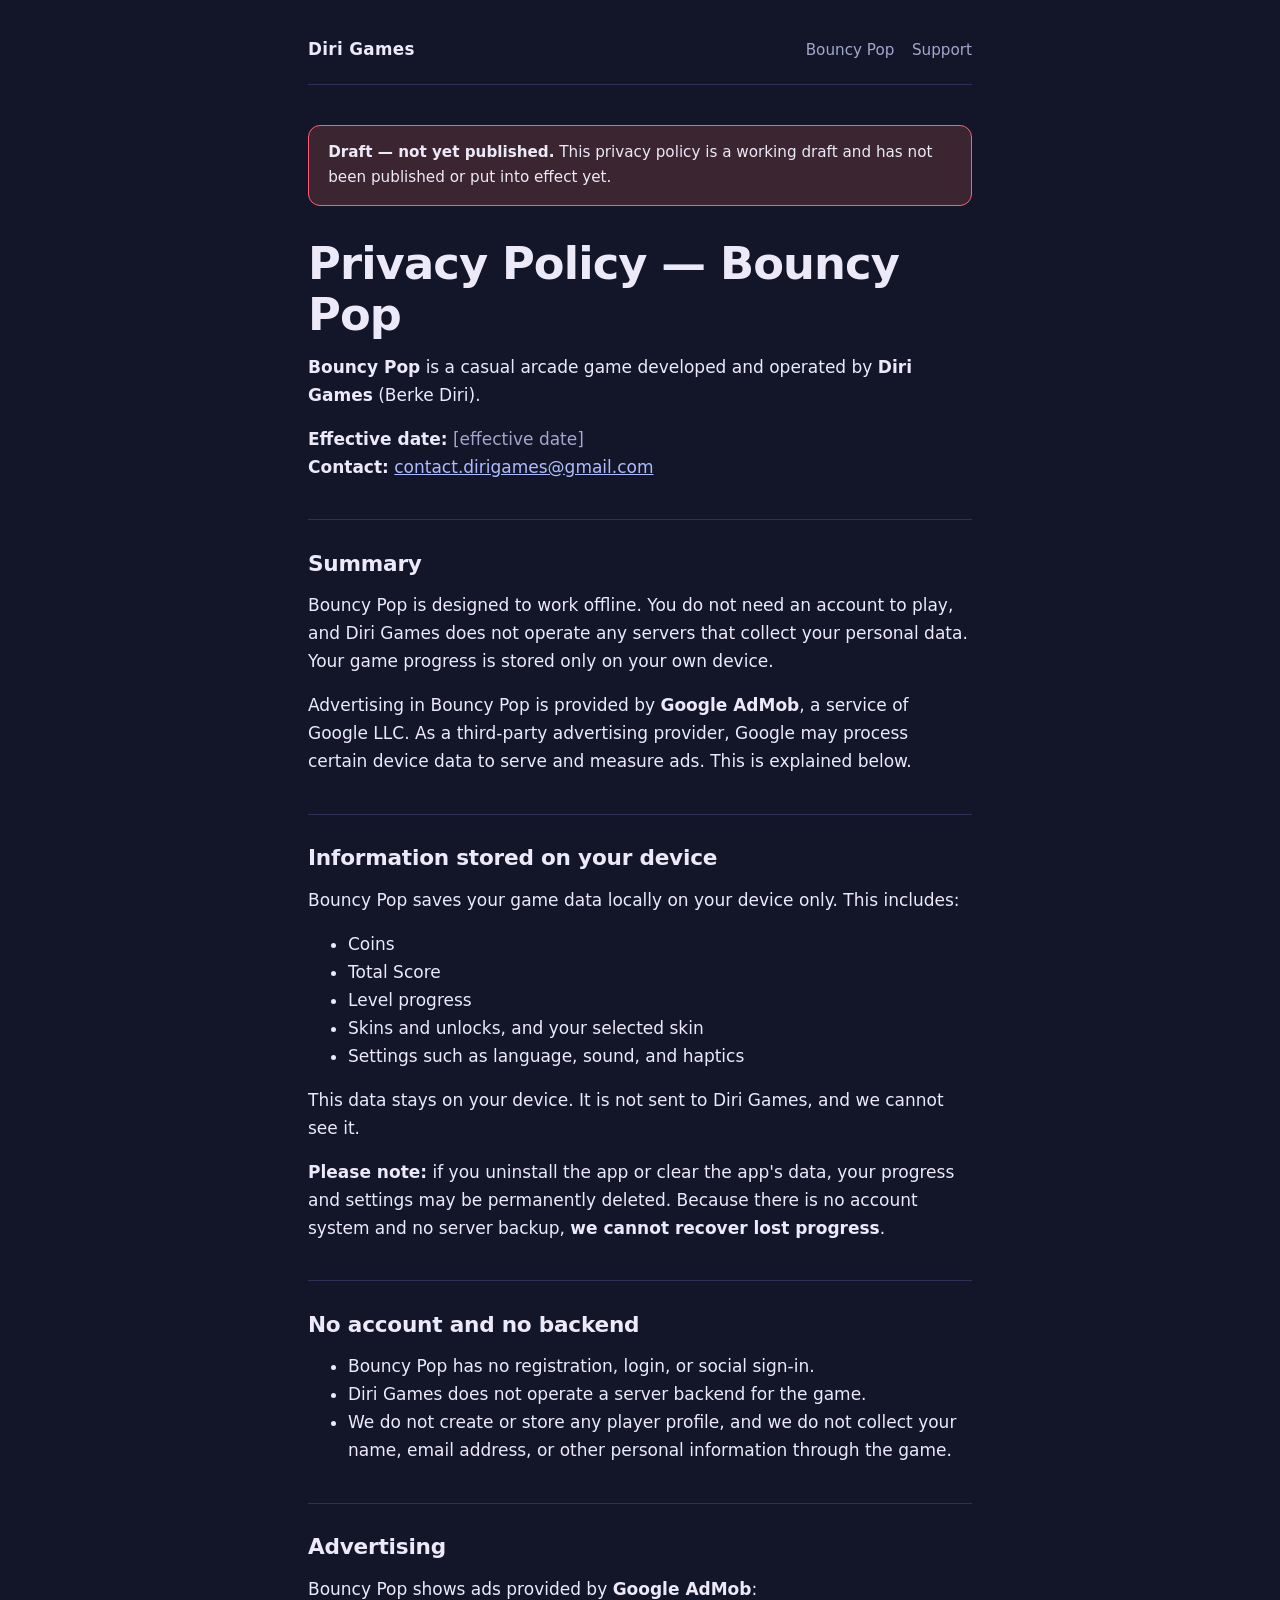
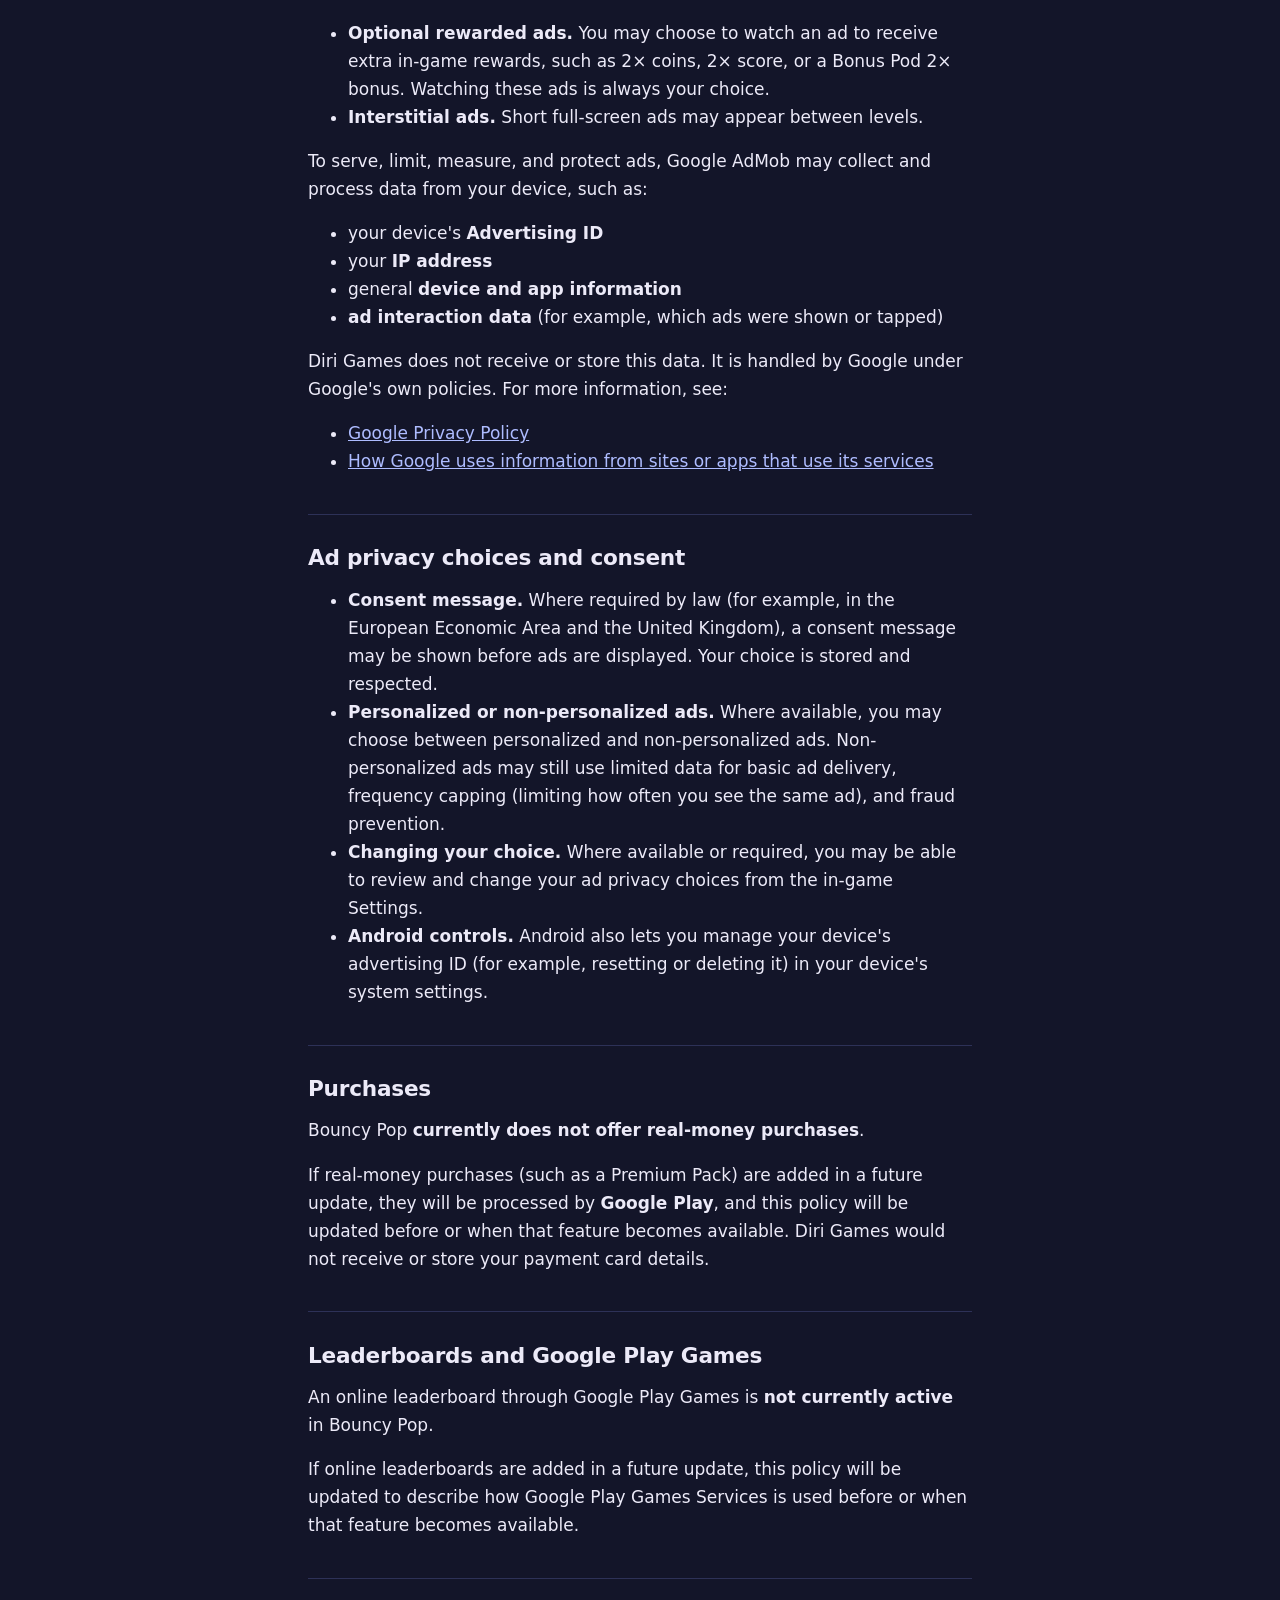
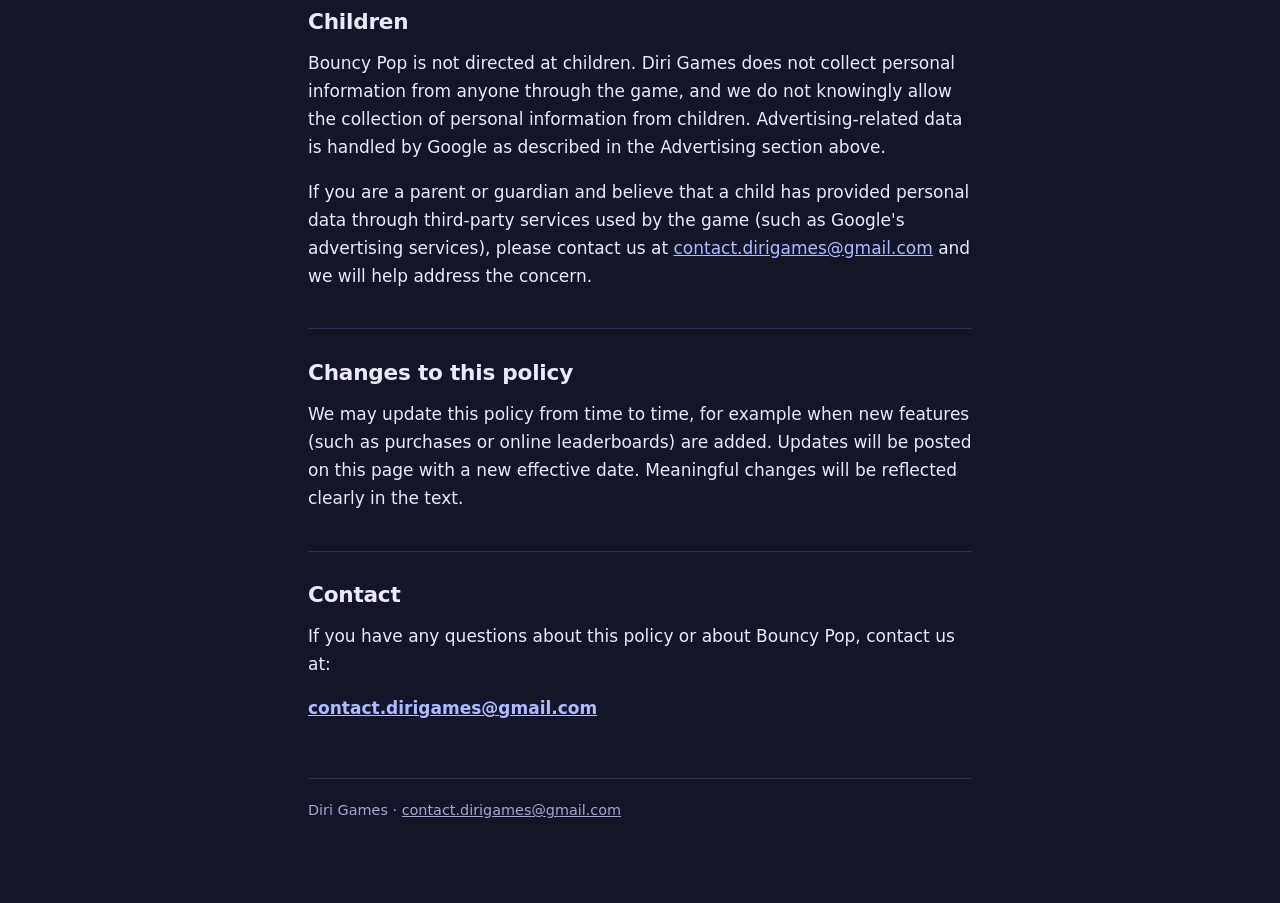
==== bouncy-pop/privacy/index.html @ 0db813a3 "Initial Diri Games website Co-Authored-By: Claude Fable 5 <noreply@anthropic.com>" ====
<!DOCTYPE html>
<html lang="en">
<head>
  <meta charset="utf-8">
  <meta name="viewport" content="width=device-width, initial-scale=1">
  <title>Privacy Policy — Bouncy Pop</title>
  <meta name="description" content="Privacy Policy for Bouncy Pop, a casual arcade game by Diri Games.">
  <link rel="stylesheet" href="../../assets/styles.css">
</head>
<body>
  <div class="wrap">
    <header class="site-header">
      <a class="brand" href="../../">Diri Games</a>
      <nav>
        <a href="../">Bouncy Pop</a>
        <a href="../../support/">Support</a>
      </nav>
    </header>

    <main class="policy">
      <div class="draft-banner">
        <strong>Draft — not yet published.</strong> This privacy policy is a working
        draft and has not been published or put into effect yet.
      </div>

      <h1>Privacy Policy — Bouncy Pop</h1>

      <p><strong>Bouncy Pop</strong> is a casual arcade game developed and operated by
         <strong>Diri Games</strong> (Berke Diri).</p>

      <p class="meta">
        <strong>Effective date:</strong> [effective date]<br>
        <strong>Contact:</strong> <a href="mailto:contact.dirigames@gmail.com">contact.dirigames@gmail.com</a>
      </p>

      <h2>Summary</h2>

      <p>Bouncy Pop is designed to work offline. You do not need an account to play, and
         Diri Games does not operate any servers that collect your personal data. Your
         game progress is stored only on your own device.</p>

      <p>Advertising in Bouncy Pop is provided by <strong>Google AdMob</strong>, a service
         of Google LLC. As a third-party advertising provider, Google may process certain
         device data to serve and measure ads. This is explained below.</p>

      <h2>Information stored on your device</h2>

      <p>Bouncy Pop saves your game data locally on your device only. This includes:</p>

      <ul>
        <li>Coins</li>
        <li>Total Score</li>
        <li>Level progress</li>
        <li>Skins and unlocks, and your selected skin</li>
        <li>Settings such as language, sound, and haptics</li>
      </ul>

      <p>This data stays on your device. It is not sent to Diri Games, and we cannot
         see it.</p>

      <p><strong>Please note:</strong> if you uninstall the app or clear the app's data,
         your progress and settings may be permanently deleted. Because there is no
         account system and no server backup, <strong>we cannot recover lost
         progress</strong>.</p>

      <h2>No account and no backend</h2>

      <ul>
        <li>Bouncy Pop has no registration, login, or social sign-in.</li>
        <li>Diri Games does not operate a server backend for the game.</li>
        <li>We do not create or store any player profile, and we do not collect your
            name, email address, or other personal information through the game.</li>
      </ul>

      <h2>Advertising</h2>

      <p>Bouncy Pop shows ads provided by <strong>Google AdMob</strong>:</p>

      <ul>
        <li><strong>Optional rewarded ads.</strong> You may choose to watch an ad to
            receive extra in-game rewards, such as 2× coins, 2× score, or a Bonus Pod 2×
            bonus. Watching these ads is always your choice.</li>
        <li><strong>Interstitial ads.</strong> Short full-screen ads may appear between
            levels.</li>
      </ul>

      <p>To serve, limit, measure, and protect ads, Google AdMob may collect and process
         data from your device, such as:</p>

      <ul>
        <li>your device's <strong>Advertising ID</strong></li>
        <li>your <strong>IP address</strong></li>
        <li>general <strong>device and app information</strong></li>
        <li><strong>ad interaction data</strong> (for example, which ads were shown or
            tapped)</li>
      </ul>

      <p>Diri Games does not receive or store this data. It is handled by Google under
         Google's own policies. For more information, see:</p>

      <ul>
        <li><a href="https://policies.google.com/privacy" rel="noopener">Google Privacy Policy</a></li>
        <li><a href="https://policies.google.com/technologies/partner-sites" rel="noopener">How
            Google uses information from sites or apps that use its services</a></li>
      </ul>

      <h2>Ad privacy choices and consent</h2>

      <ul>
        <li><strong>Consent message.</strong> Where required by law (for example, in the
            European Economic Area and the United Kingdom), a consent message may be
            shown before ads are displayed. Your choice is stored and respected.</li>
        <li><strong>Personalized or non-personalized ads.</strong> Where available, you
            may choose between personalized and non-personalized ads. Non-personalized
            ads may still use limited data for basic ad delivery, frequency capping
            (limiting how often you see the same ad), and fraud prevention.</li>
        <li><strong>Changing your choice.</strong> Where available or required, you may
            be able to review and change your ad privacy choices from the in-game
            Settings.</li>
        <li><strong>Android controls.</strong> Android also lets you manage your device's
            advertising ID (for example, resetting or deleting it) in your device's
            system settings.</li>
      </ul>

      <h2>Purchases</h2>

      <p>Bouncy Pop <strong>currently does not offer real-money purchases</strong>.</p>

      <p>If real-money purchases (such as a Premium Pack) are added in a future update,
         they will be processed by <strong>Google Play</strong>, and this policy will be
         updated before or when that feature becomes available. Diri Games would not
         receive or store your payment card details.</p>

      <h2>Leaderboards and Google Play Games</h2>

      <p>An online leaderboard through Google Play Games is <strong>not currently
         active</strong> in Bouncy Pop.</p>

      <p>If online leaderboards are added in a future update, this policy will be updated
         to describe how Google Play Games Services is used before or when that feature
         becomes available.</p>

      <h2>Children</h2>

      <p>Bouncy Pop is not directed at children. Diri Games does not collect personal
         information from anyone through the game, and we do not knowingly allow the
         collection of personal information from children. Advertising-related data is
         handled by Google as described in the Advertising section above.</p>

      <p>If you are a parent or guardian and believe that a child has provided personal
         data through third-party services used by the game (such as Google's advertising
         services), please contact us at
         <a href="mailto:contact.dirigames@gmail.com">contact.dirigames@gmail.com</a>
         and we will help address the concern.</p>

      <h2>Changes to this policy</h2>

      <p>We may update this policy from time to time, for example when new features (such
         as purchases or online leaderboards) are added. Updates will be posted on this
         page with a new effective date. Meaningful changes will be reflected clearly in
         the text.</p>

      <h2>Contact</h2>

      <p>If you have any questions about this policy or about Bouncy Pop, contact us at:</p>

      <p><strong><a href="mailto:contact.dirigames@gmail.com">contact.dirigames@gmail.com</a></strong></p>
    </main>

    <footer class="site-footer">
      <p>Diri Games · <a href="mailto:contact.dirigames@gmail.com">contact.dirigames@gmail.com</a></p>
    </footer>
  </div>
</body>
</html>
---- assets/styles.css ----
/* Diri Games — shared stylesheet
   Static site, no external assets, no fonts, no tracking. */

:root {
  --bg: #131529;        /* deep indigo night */
  --surface: #1c1f3a;   /* card background */
  --line: #2d3157;      /* borders / dividers */
  --ink: #eceaf8;       /* main text */
  --muted: #a2a7cd;     /* secondary text */
  --pop: #ff5d73;       /* coral — primary accent */
  --gold: #ffc94d;      /* second pop dot */
  --teal: #4fd8c0;      /* third pop dot */
  --link: #aebcff;      /* link color */
}

* { box-sizing: border-box; }

html { -webkit-text-size-adjust: 100%; }

body {
  margin: 0;
  background: var(--bg);
  color: var(--ink);
  font-family: system-ui, "Segoe UI", Roboto, Helvetica, Arial, sans-serif;
  line-height: 1.65;
  font-size: 1.0625rem;
}

.wrap {
  max-width: 44rem;
  margin: 0 auto;
  padding: 1.25rem 1.25rem 4rem;
}

/* Header / nav */

.site-header {
  display: flex;
  flex-wrap: wrap;
  align-items: baseline;
  gap: 0.4rem 1.4rem;
  padding: 1rem 0 1.25rem;
  border-bottom: 1px solid var(--line);
  margin-bottom: 2.5rem;
}

.brand {
  font-weight: 800;
  font-size: 1.05rem;
  letter-spacing: 0.02em;
  color: var(--ink);
  text-decoration: none;
  margin-right: auto;
}

.site-header nav {
  display: flex;
  gap: 1.1rem;
}

.site-header nav a {
  color: var(--muted);
  text-decoration: none;
  font-size: 0.95rem;
}

.site-header nav a:hover,
.site-header nav a:focus-visible { color: var(--ink); }

/* Signature: three bouncing pop dots */

.pops {
  display: flex;
  align-items: flex-end;
  gap: 0.5rem;
  height: 1.6rem;
  margin-bottom: 1rem;
}

.pops span {
  display: inline-block;
  border-radius: 50%;
  animation: pop-bounce 1.8s ease-in-out infinite;
}

.pops span:nth-child(1) { width: 0.95rem; height: 0.95rem; background: var(--pop); }
.pops span:nth-child(2) { width: 0.75rem; height: 0.75rem; background: var(--gold); animation-delay: 0.18s; }
.pops span:nth-child(3) { width: 0.55rem; height: 0.55rem; background: var(--teal); animation-delay: 0.36s; }

@keyframes pop-bounce {
  0%, 100% { transform: translateY(0); }
  35%      { transform: translateY(-0.55rem); }
}

@media (prefers-reduced-motion: reduce) {
  .pops span { animation: none; }
}

/* Type */

h1 {
  font-size: clamp(2rem, 6vw, 2.8rem);
  font-weight: 800;
  letter-spacing: -0.02em;
  line-height: 1.15;
  margin: 0 0 0.75rem;
}

h2 {
  font-size: 1.35rem;
  font-weight: 700;
  letter-spacing: -0.01em;
  margin: 2.4rem 0 0.6rem;
}

h3 {
  font-size: 1.05rem;
  font-weight: 700;
  margin: 1.6rem 0 0.3rem;
}

p, ul { margin: 0 0 1rem; }

.lead {
  font-size: 1.15rem;
  color: var(--muted);
  max-width: 36rem;
}

a { color: var(--link); }

a:focus-visible {
  outline: 2px solid var(--gold);
  outline-offset: 2px;
  border-radius: 2px;
}

strong { color: var(--ink); }

/* Cards and blocks */

.card {
  display: block;
  background: var(--surface);
  border: 1px solid var(--line);
  border-radius: 12px;
  padding: 1.25rem 1.4rem;
  margin: 1.5rem 0;
  text-decoration: none;
  color: var(--ink);
}

a.card:hover, a.card:focus-visible { border-color: var(--pop); }

.card h2 { margin: 0 0 0.3rem; }

.card p { margin: 0; color: var(--muted); }

.badge {
  display: inline-block;
  font-size: 0.8rem;
  font-weight: 700;
  letter-spacing: 0.06em;
  text-transform: uppercase;
  color: var(--gold);
  border: 1px solid var(--gold);
  border-radius: 999px;
  padding: 0.15rem 0.7rem;
  margin-bottom: 1rem;
}

.shot-placeholder {
  background: var(--surface);
  border: 1px dashed var(--line);
  border-radius: 12px;
  padding: 2.5rem 1rem;
  text-align: center;
  color: var(--muted);
  font-size: 0.95rem;
  margin: 1.5rem 0;
}

/* Draft banner (privacy page) */

.draft-banner {
  background: #3a2530;
  border: 1px solid var(--pop);
  border-radius: 12px;
  padding: 0.9rem 1.2rem;
  margin-bottom: 2rem;
  color: var(--ink);
  font-size: 0.95rem;
}

/* Policy article */

.policy h2 { border-top: 1px solid var(--line); padding-top: 1.6rem; }

.policy .meta { color: var(--muted); }

/* FAQ */

.faq h3 { color: var(--ink); }

.faq p { color: var(--muted); margin-bottom: 1.2rem; }

/* Footer */

.site-footer {
  margin-top: 3.5rem;
  padding-top: 1.25rem;
  border-top: 1px solid var(--line);
  color: var(--muted);
  font-size: 0.9rem;
}

.site-footer a { color: var(--muted); }
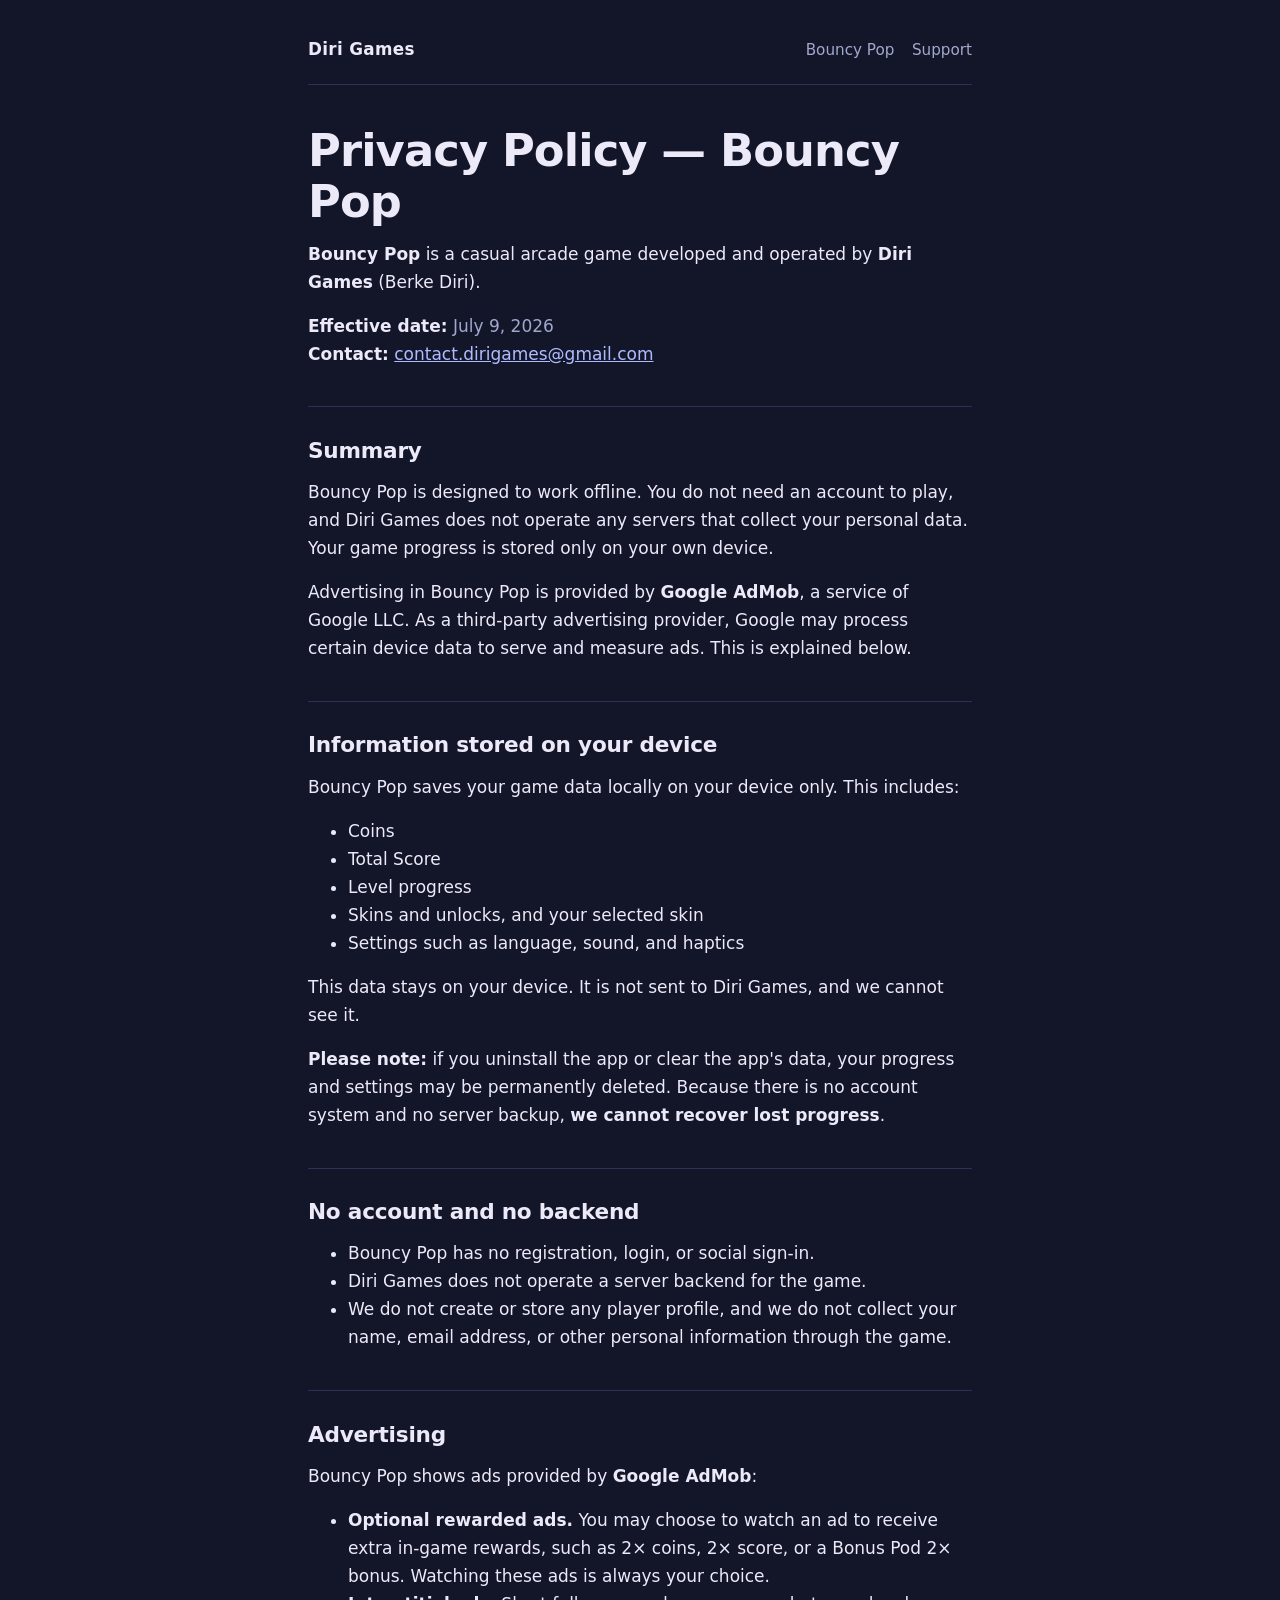
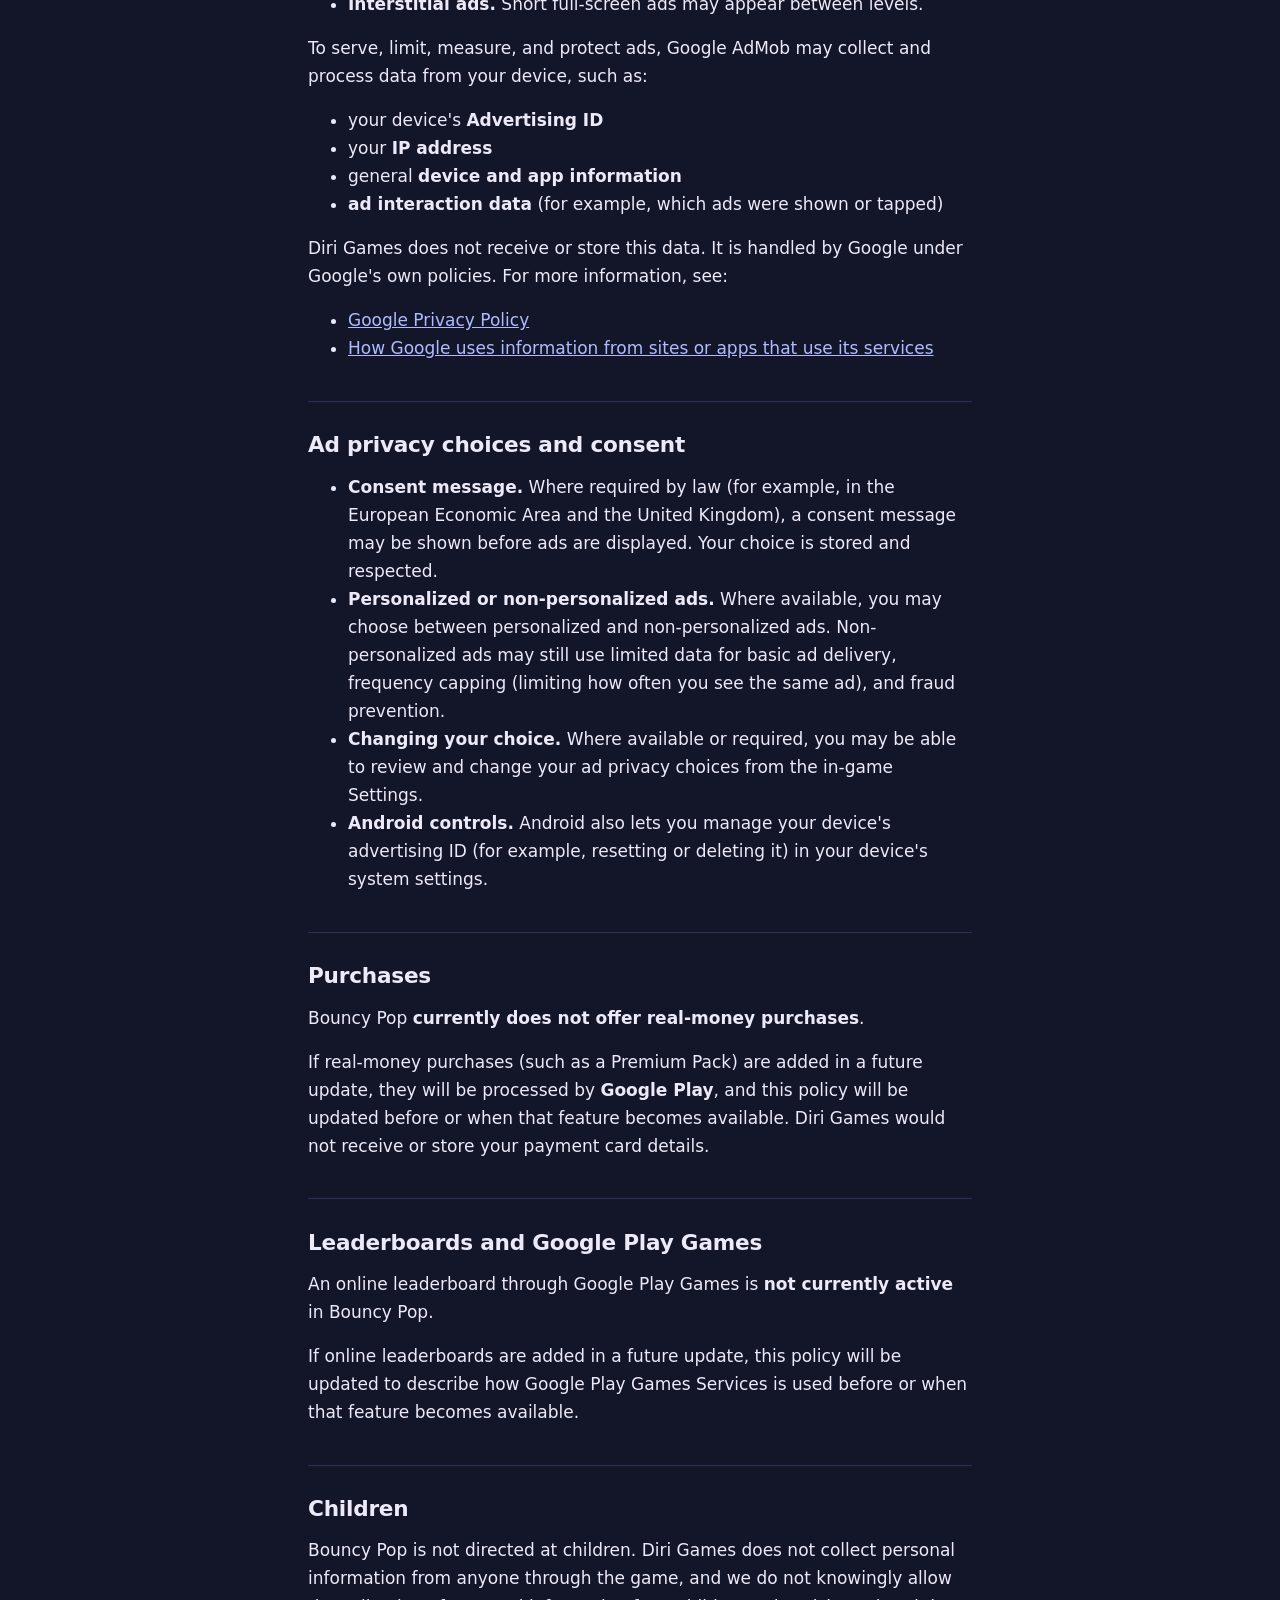
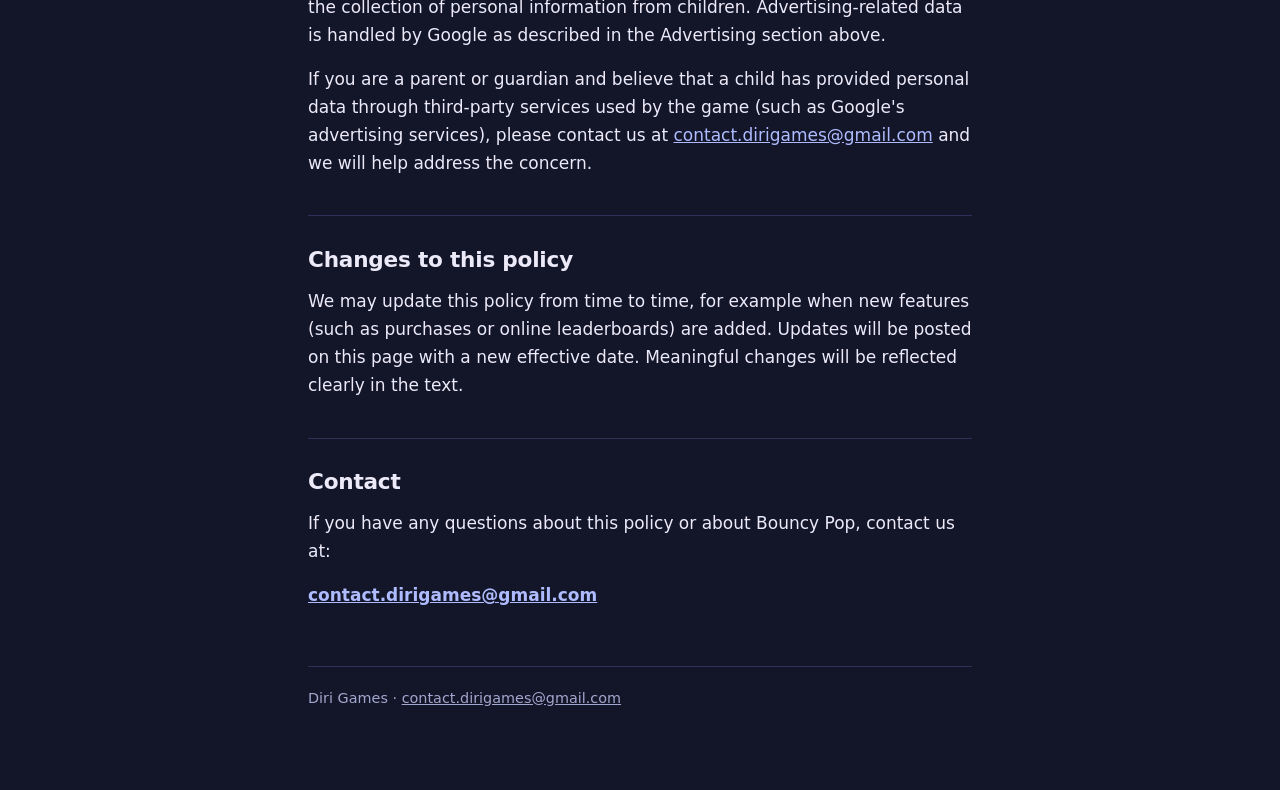
==== commit 6b388e8f: "Finalize published privacy policy Co-Authored-By: Claude Fable 5 <noreply@anthropic.com>" ====
--- a/bouncy-pop/privacy/index.html
+++ b/bouncy-pop/privacy/index.html
@@ -18,18 +18,13 @@
     </header>
 
     <main class="policy">
-      <div class="draft-banner">
-        <strong>Draft — not yet published.</strong> This privacy policy is a working
-        draft and has not been published or put into effect yet.
-      </div>
-
       <h1>Privacy Policy — Bouncy Pop</h1>
 
       <p><strong>Bouncy Pop</strong> is a casual arcade game developed and operated by
          <strong>Diri Games</strong> (Berke Diri).</p>
 
       <p class="meta">
-        <strong>Effective date:</strong> [effective date]<br>
+        <strong>Effective date:</strong> July 9, 2026<br>
         <strong>Contact:</strong> <a href="mailto:contact.dirigames@gmail.com">contact.dirigames@gmail.com</a>
       </p>
 
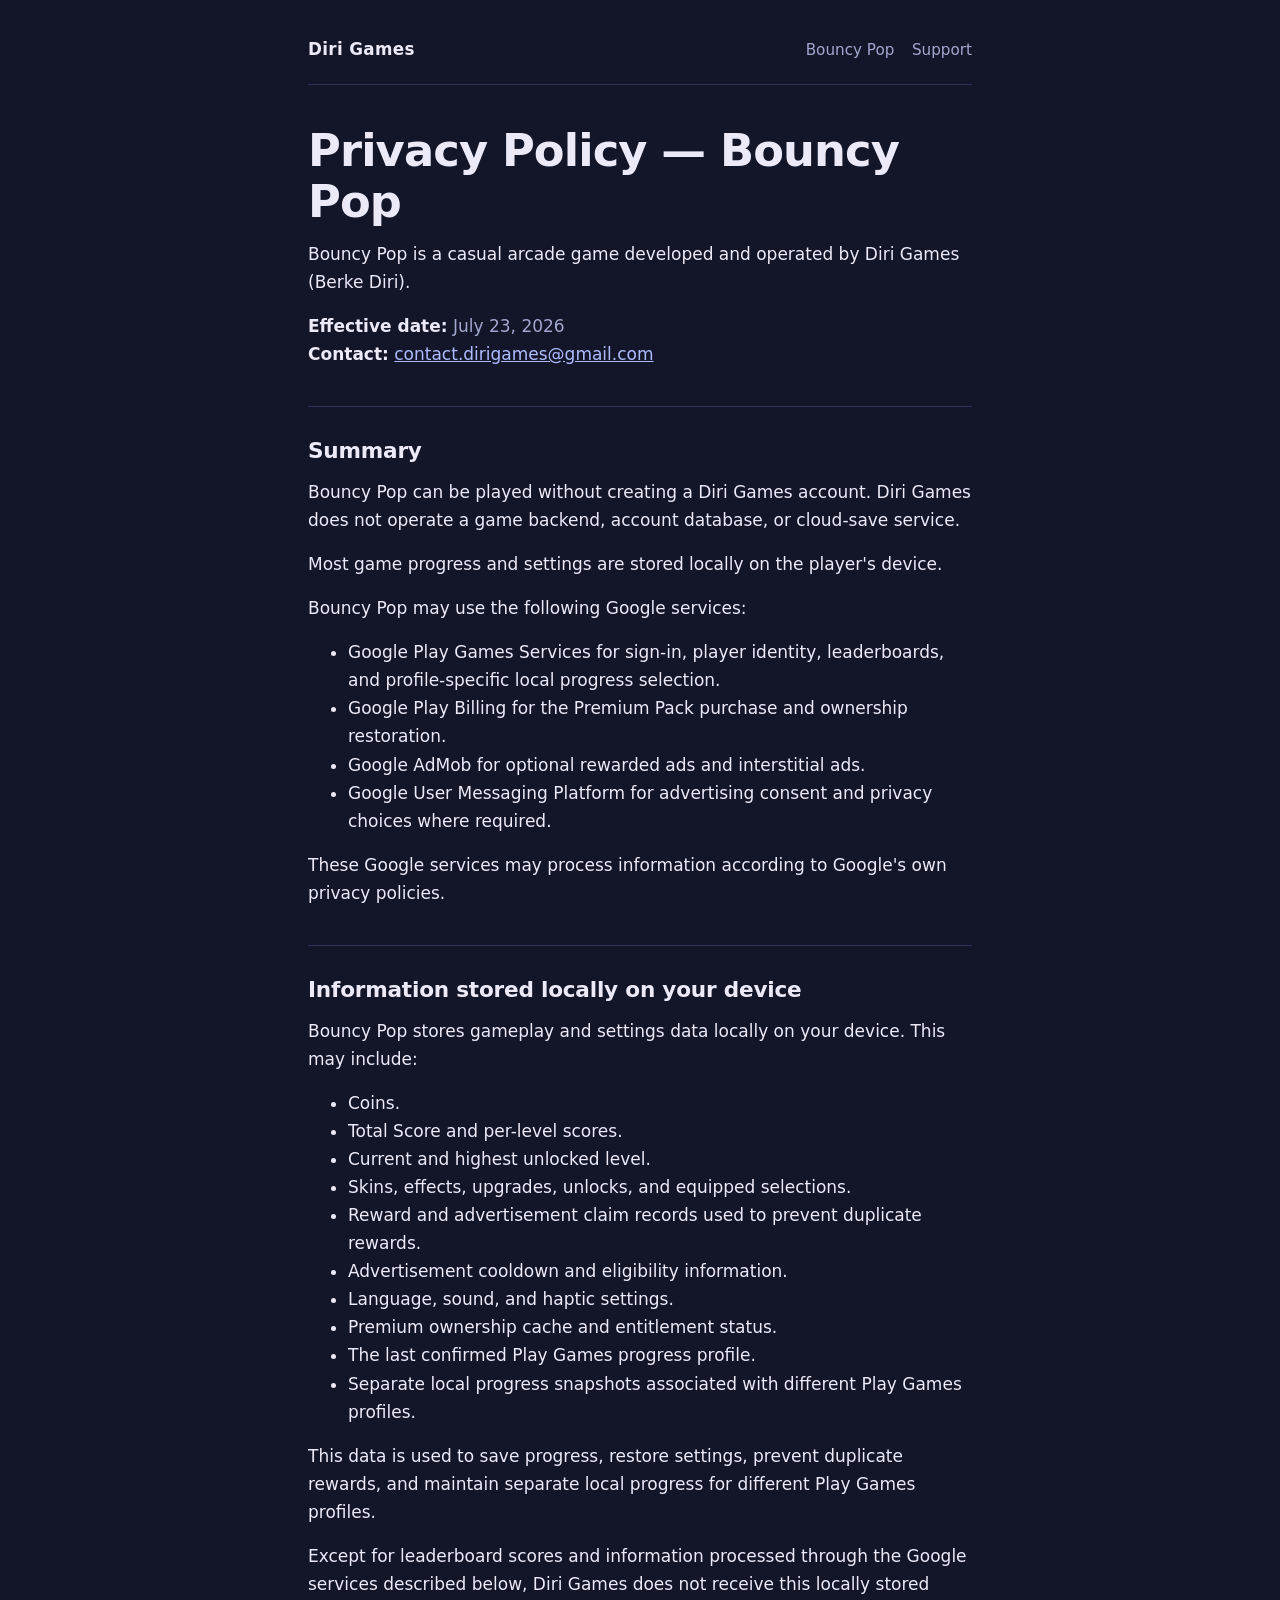
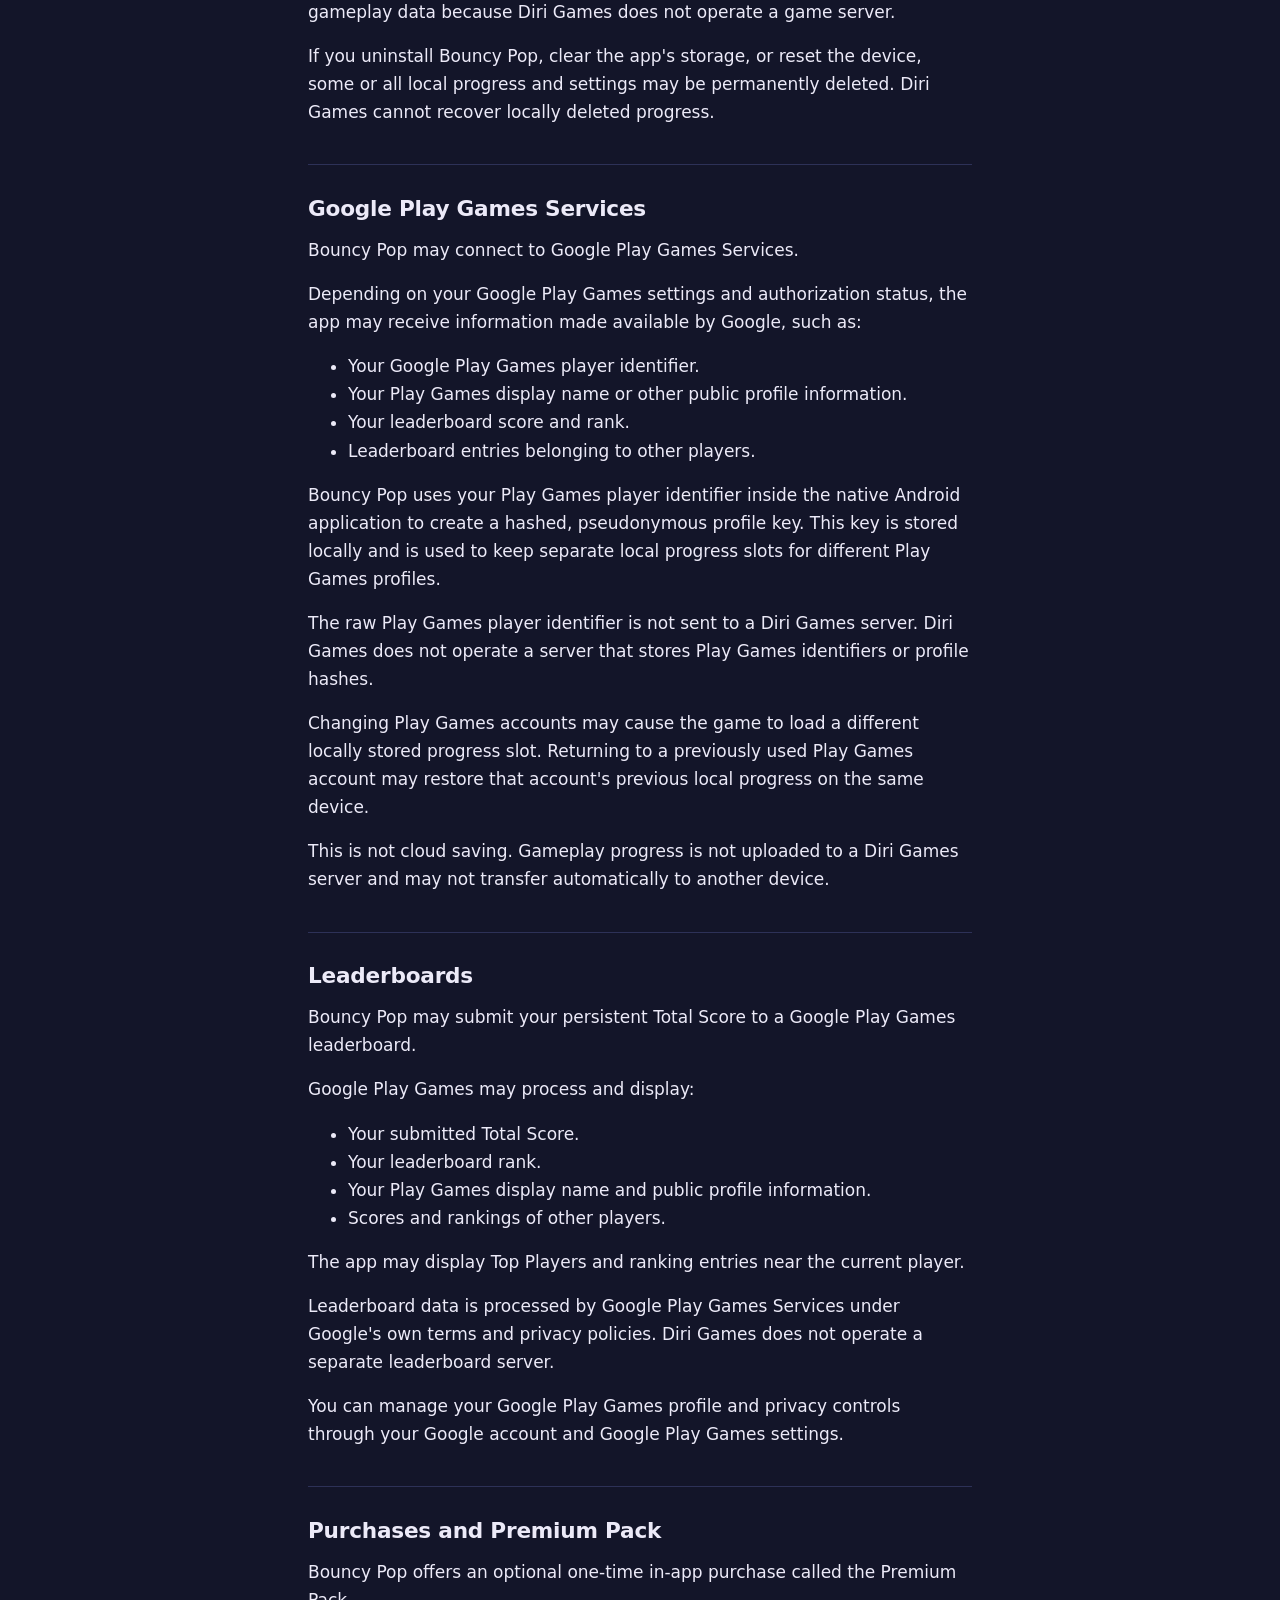
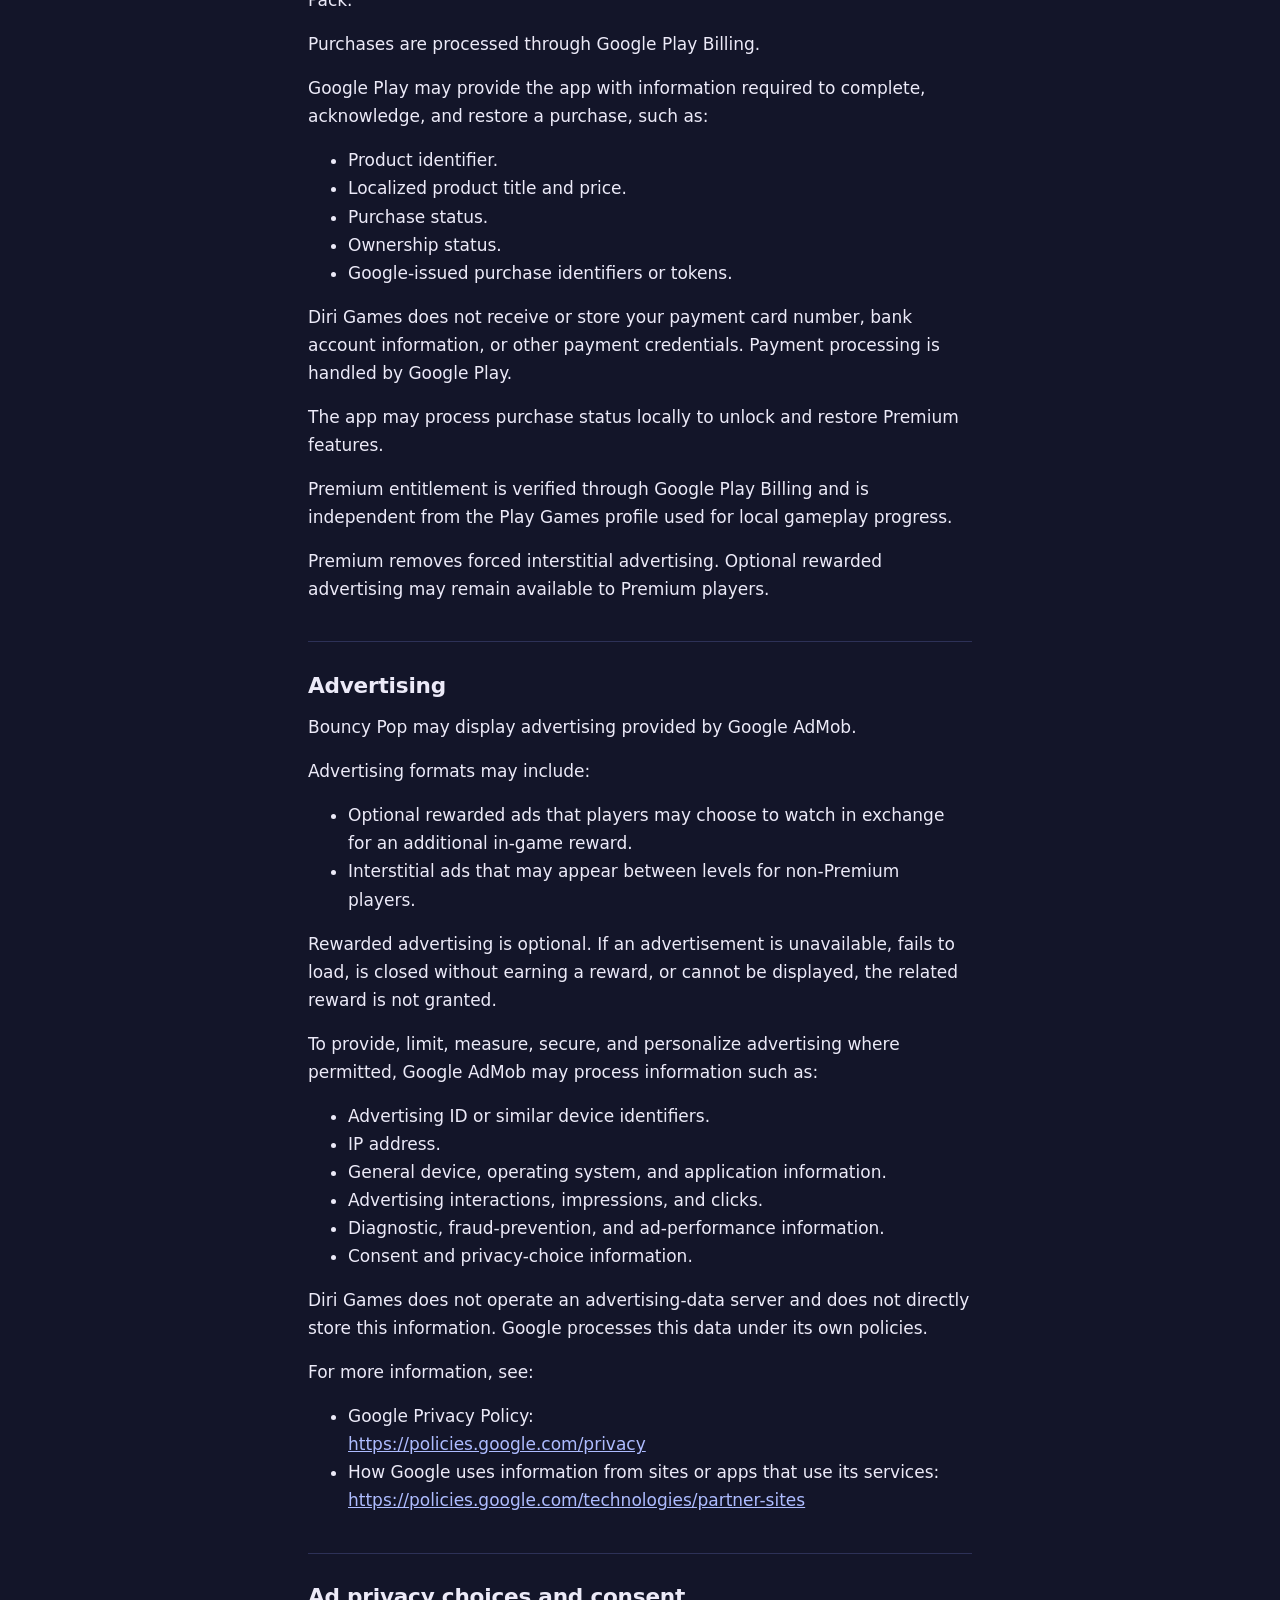
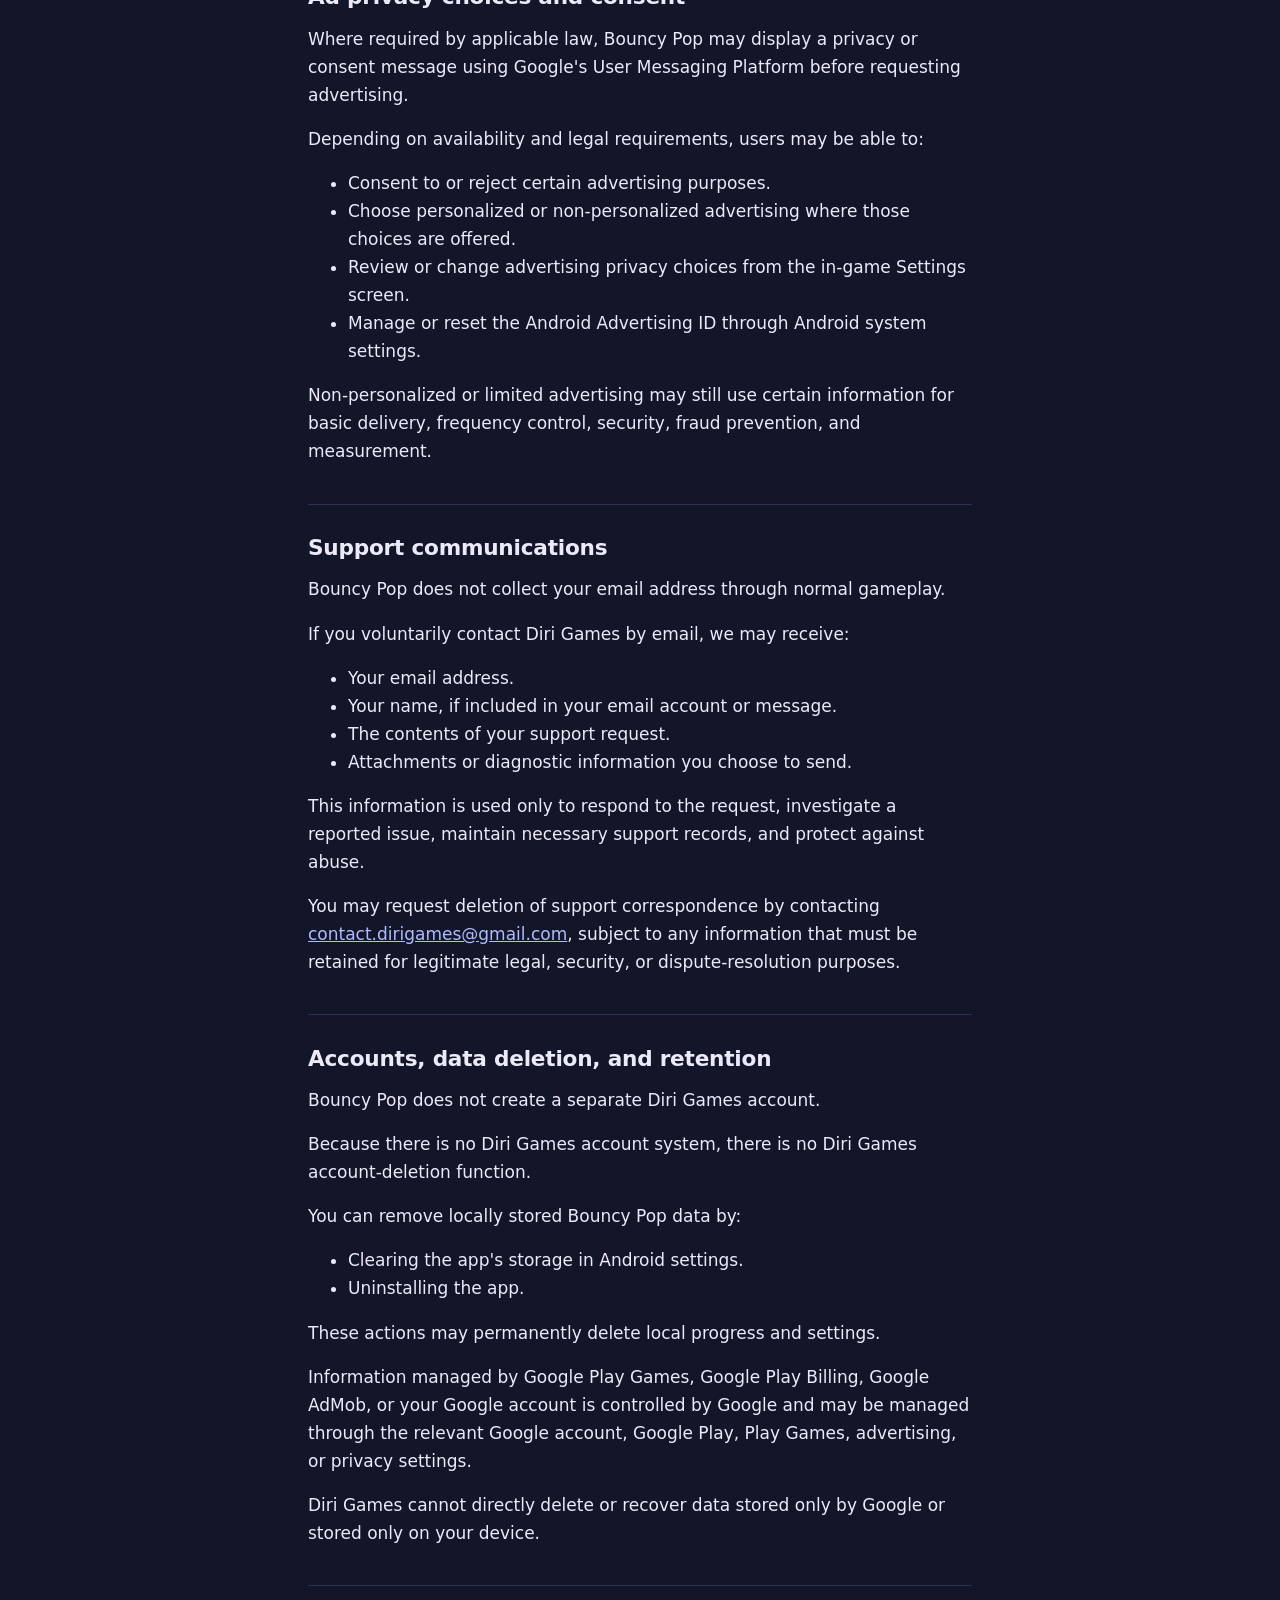
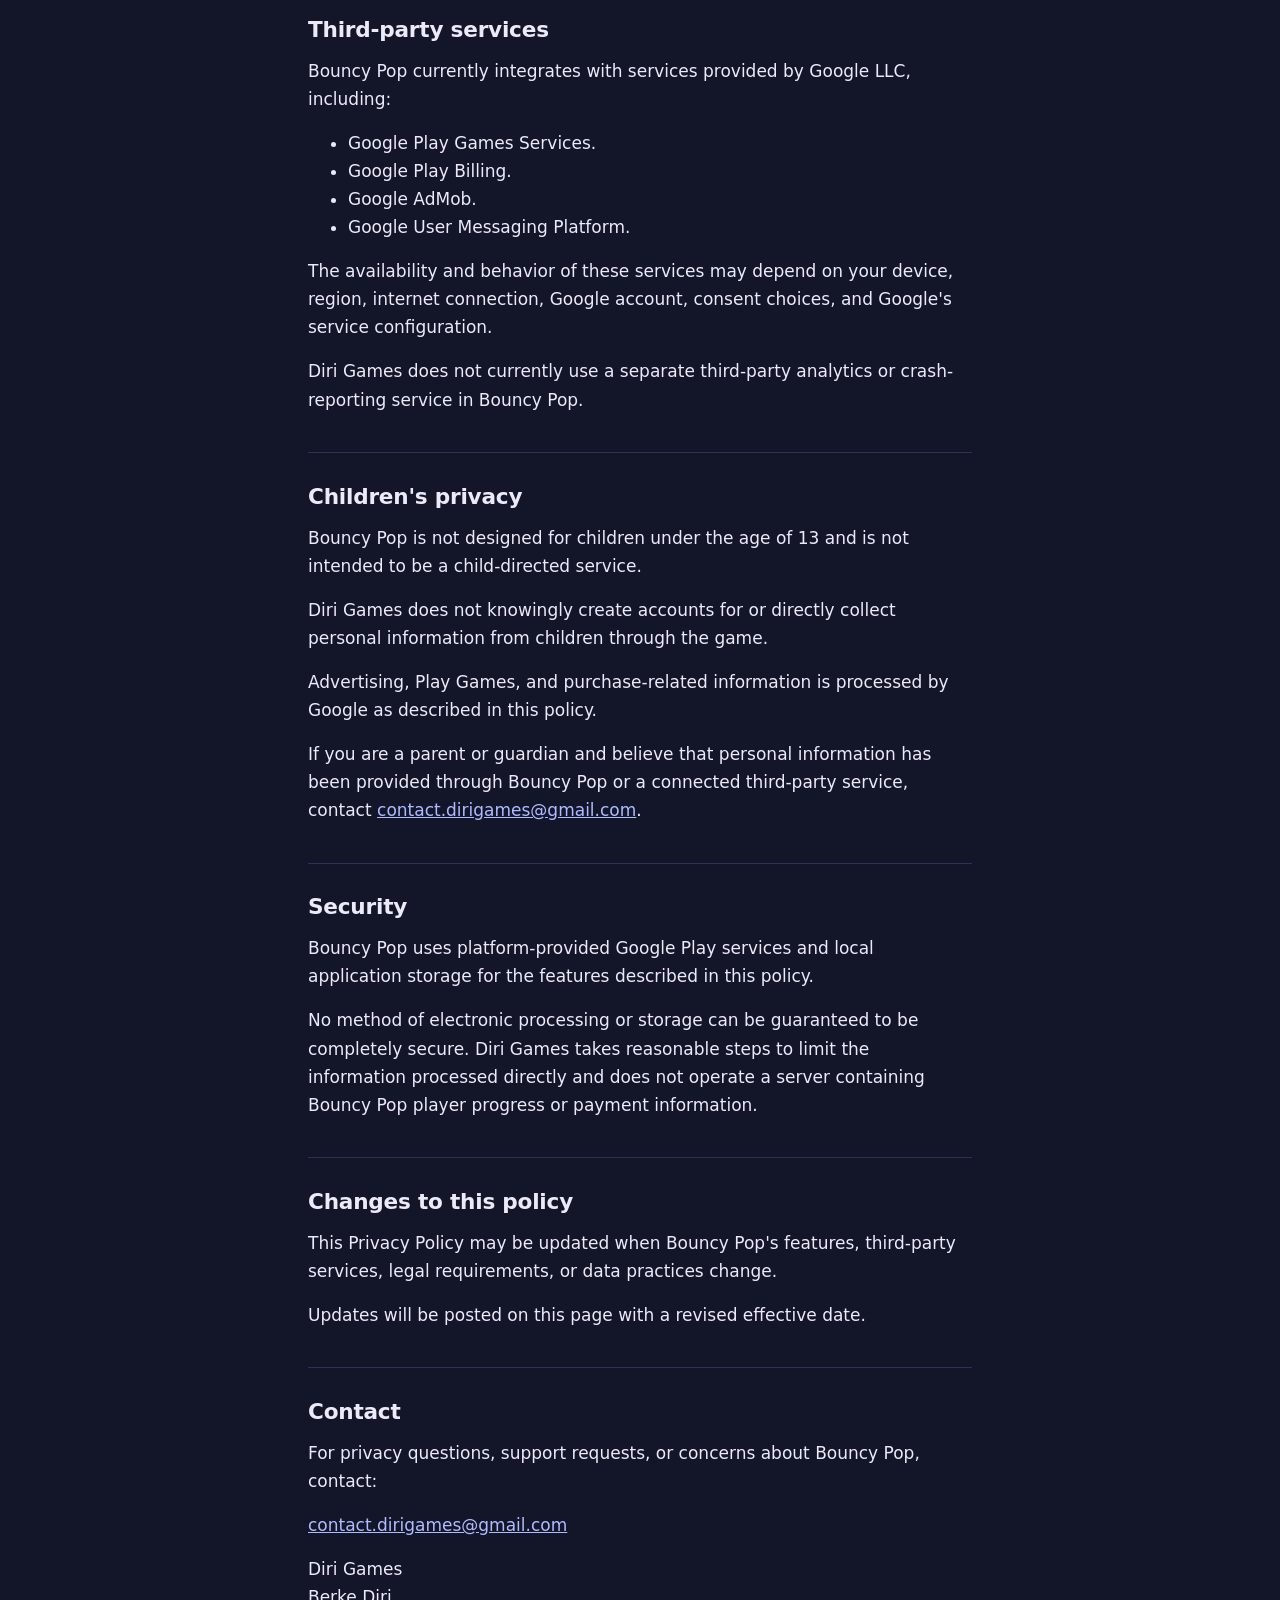
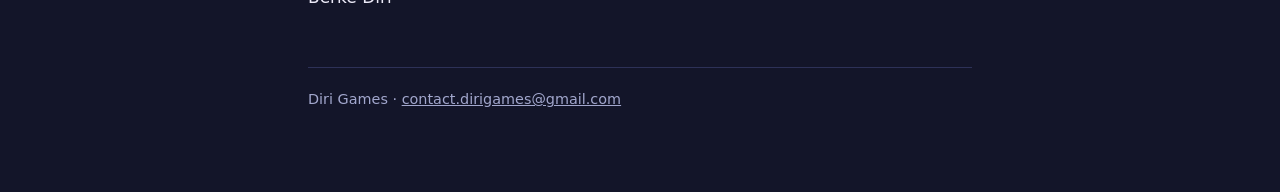
==== commit b426469d: "docs: update Bouncy Pop privacy and support pages" ====
--- a/bouncy-pop/privacy/index.html
+++ b/bouncy-pop/privacy/index.html
@@ -20,146 +20,307 @@
     <main class="policy">
       <h1>Privacy Policy — Bouncy Pop</h1>
 
-      <p><strong>Bouncy Pop</strong> is a casual arcade game developed and operated by
-         <strong>Diri Games</strong> (Berke Diri).</p>
+      <p>Bouncy Pop is a casual arcade game developed and operated by Diri Games (Berke Diri).</p>
 
       <p class="meta">
-        <strong>Effective date:</strong> July 9, 2026<br>
+        <strong>Effective date:</strong> July 23, 2026<br>
         <strong>Contact:</strong> <a href="mailto:contact.dirigames@gmail.com">contact.dirigames@gmail.com</a>
       </p>
 
       <h2>Summary</h2>
 
-      <p>Bouncy Pop is designed to work offline. You do not need an account to play, and
-         Diri Games does not operate any servers that collect your personal data. Your
-         game progress is stored only on your own device.</p>
-
-      <p>Advertising in Bouncy Pop is provided by <strong>Google AdMob</strong>, a service
-         of Google LLC. As a third-party advertising provider, Google may process certain
-         device data to serve and measure ads. This is explained below.</p>
-
-      <h2>Information stored on your device</h2>
-
-      <p>Bouncy Pop saves your game data locally on your device only. This includes:</p>
-
-      <ul>
-        <li>Coins</li>
-        <li>Total Score</li>
-        <li>Level progress</li>
-        <li>Skins and unlocks, and your selected skin</li>
-        <li>Settings such as language, sound, and haptics</li>
-      </ul>
-
-      <p>This data stays on your device. It is not sent to Diri Games, and we cannot
-         see it.</p>
-
-      <p><strong>Please note:</strong> if you uninstall the app or clear the app's data,
-         your progress and settings may be permanently deleted. Because there is no
-         account system and no server backup, <strong>we cannot recover lost
-         progress</strong>.</p>
-
-      <h2>No account and no backend</h2>
-
-      <ul>
-        <li>Bouncy Pop has no registration, login, or social sign-in.</li>
-        <li>Diri Games does not operate a server backend for the game.</li>
-        <li>We do not create or store any player profile, and we do not collect your
-            name, email address, or other personal information through the game.</li>
-      </ul>
+      <p>Bouncy Pop can be played without creating a Diri Games account. Diri Games does
+         not operate a game backend, account database, or cloud-save service.</p>
+
+      <p>Most game progress and settings are stored locally on the player's device.</p>
+
+      <p>Bouncy Pop may use the following Google services:</p>
+
+      <ul>
+        <li>Google Play Games Services for sign-in, player identity, leaderboards, and
+            profile-specific local progress selection.</li>
+        <li>Google Play Billing for the Premium Pack purchase and ownership restoration.</li>
+        <li>Google AdMob for optional rewarded ads and interstitial ads.</li>
+        <li>Google User Messaging Platform for advertising consent and privacy choices
+            where required.</li>
+      </ul>
+
+      <p>These Google services may process information according to Google's own privacy
+         policies.</p>
+
+      <h2>Information stored locally on your device</h2>
+
+      <p>Bouncy Pop stores gameplay and settings data locally on your device. This may
+         include:</p>
+
+      <ul>
+        <li>Coins.</li>
+        <li>Total Score and per-level scores.</li>
+        <li>Current and highest unlocked level.</li>
+        <li>Skins, effects, upgrades, unlocks, and equipped selections.</li>
+        <li>Reward and advertisement claim records used to prevent duplicate rewards.</li>
+        <li>Advertisement cooldown and eligibility information.</li>
+        <li>Language, sound, and haptic settings.</li>
+        <li>Premium ownership cache and entitlement status.</li>
+        <li>The last confirmed Play Games progress profile.</li>
+        <li>Separate local progress snapshots associated with different Play Games profiles.</li>
+      </ul>
+
+      <p>This data is used to save progress, restore settings, prevent duplicate rewards,
+         and maintain separate local progress for different Play Games profiles.</p>
+
+      <p>Except for leaderboard scores and information processed through the Google
+         services described below, Diri Games does not receive this locally stored
+         gameplay data because Diri Games does not operate a game server.</p>
+
+      <p>If you uninstall Bouncy Pop, clear the app's storage, or reset the device, some
+         or all local progress and settings may be permanently deleted. Diri Games cannot
+         recover locally deleted progress.</p>
+
+      <h2>Google Play Games Services</h2>
+
+      <p>Bouncy Pop may connect to Google Play Games Services.</p>
+
+      <p>Depending on your Google Play Games settings and authorization status, the app
+         may receive information made available by Google, such as:</p>
+
+      <ul>
+        <li>Your Google Play Games player identifier.</li>
+        <li>Your Play Games display name or other public profile information.</li>
+        <li>Your leaderboard score and rank.</li>
+        <li>Leaderboard entries belonging to other players.</li>
+      </ul>
+
+      <p>Bouncy Pop uses your Play Games player identifier inside the native Android
+         application to create a hashed, pseudonymous profile key. This key is stored
+         locally and is used to keep separate local progress slots for different Play
+         Games profiles.</p>
+
+      <p>The raw Play Games player identifier is not sent to a Diri Games server. Diri
+         Games does not operate a server that stores Play Games identifiers or profile
+         hashes.</p>
+
+      <p>Changing Play Games accounts may cause the game to load a different locally
+         stored progress slot. Returning to a previously used Play Games account may
+         restore that account's previous local progress on the same device.</p>
+
+      <p>This is not cloud saving. Gameplay progress is not uploaded to a Diri Games
+         server and may not transfer automatically to another device.</p>
+
+      <h2>Leaderboards</h2>
+
+      <p>Bouncy Pop may submit your persistent Total Score to a Google Play Games
+         leaderboard.</p>
+
+      <p>Google Play Games may process and display:</p>
+
+      <ul>
+        <li>Your submitted Total Score.</li>
+        <li>Your leaderboard rank.</li>
+        <li>Your Play Games display name and public profile information.</li>
+        <li>Scores and rankings of other players.</li>
+      </ul>
+
+      <p>The app may display Top Players and ranking entries near the current player.</p>
+
+      <p>Leaderboard data is processed by Google Play Games Services under Google's own
+         terms and privacy policies. Diri Games does not operate a separate leaderboard
+         server.</p>
+
+      <p>You can manage your Google Play Games profile and privacy controls through your
+         Google account and Google Play Games settings.</p>
+
+      <h2>Purchases and Premium Pack</h2>
+
+      <p>Bouncy Pop offers an optional one-time in-app purchase called the Premium Pack.</p>
+
+      <p>Purchases are processed through Google Play Billing.</p>
+
+      <p>Google Play may provide the app with information required to complete,
+         acknowledge, and restore a purchase, such as:</p>
+
+      <ul>
+        <li>Product identifier.</li>
+        <li>Localized product title and price.</li>
+        <li>Purchase status.</li>
+        <li>Ownership status.</li>
+        <li>Google-issued purchase identifiers or tokens.</li>
+      </ul>
+
+      <p>Diri Games does not receive or store your payment card number, bank account
+         information, or other payment credentials. Payment processing is handled by
+         Google Play.</p>
+
+      <p>The app may process purchase status locally to unlock and restore Premium
+         features.</p>
+
+      <p>Premium entitlement is verified through Google Play Billing and is independent
+         from the Play Games profile used for local gameplay progress.</p>
+
+      <p>Premium removes forced interstitial advertising. Optional rewarded advertising
+         may remain available to Premium players.</p>
 
       <h2>Advertising</h2>
 
-      <p>Bouncy Pop shows ads provided by <strong>Google AdMob</strong>:</p>
-
-      <ul>
-        <li><strong>Optional rewarded ads.</strong> You may choose to watch an ad to
-            receive extra in-game rewards, such as 2× coins, 2× score, or a Bonus Pod 2×
-            bonus. Watching these ads is always your choice.</li>
-        <li><strong>Interstitial ads.</strong> Short full-screen ads may appear between
-            levels.</li>
-      </ul>
-
-      <p>To serve, limit, measure, and protect ads, Google AdMob may collect and process
-         data from your device, such as:</p>
-
-      <ul>
-        <li>your device's <strong>Advertising ID</strong></li>
-        <li>your <strong>IP address</strong></li>
-        <li>general <strong>device and app information</strong></li>
-        <li><strong>ad interaction data</strong> (for example, which ads were shown or
-            tapped)</li>
-      </ul>
-
-      <p>Diri Games does not receive or store this data. It is handled by Google under
-         Google's own policies. For more information, see:</p>
-
-      <ul>
-        <li><a href="https://policies.google.com/privacy" rel="noopener">Google Privacy Policy</a></li>
-        <li><a href="https://policies.google.com/technologies/partner-sites" rel="noopener">How
-            Google uses information from sites or apps that use its services</a></li>
+      <p>Bouncy Pop may display advertising provided by Google AdMob.</p>
+
+      <p>Advertising formats may include:</p>
+
+      <ul>
+        <li>Optional rewarded ads that players may choose to watch in exchange for an
+            additional in-game reward.</li>
+        <li>Interstitial ads that may appear between levels for non-Premium players.</li>
+      </ul>
+
+      <p>Rewarded advertising is optional. If an advertisement is unavailable, fails to
+         load, is closed without earning a reward, or cannot be displayed, the related
+         reward is not granted.</p>
+
+      <p>To provide, limit, measure, secure, and personalize advertising where permitted,
+         Google AdMob may process information such as:</p>
+
+      <ul>
+        <li>Advertising ID or similar device identifiers.</li>
+        <li>IP address.</li>
+        <li>General device, operating system, and application information.</li>
+        <li>Advertising interactions, impressions, and clicks.</li>
+        <li>Diagnostic, fraud-prevention, and ad-performance information.</li>
+        <li>Consent and privacy-choice information.</li>
+      </ul>
+
+      <p>Diri Games does not operate an advertising-data server and does not directly
+         store this information. Google processes this data under its own policies.</p>
+
+      <p>For more information, see:</p>
+
+      <ul>
+        <li>Google Privacy Policy:<br>
+            <a href="https://policies.google.com/privacy" rel="noopener">https://policies.google.com/privacy</a></li>
+        <li>How Google uses information from sites or apps that use its services:<br>
+            <a href="https://policies.google.com/technologies/partner-sites" rel="noopener">https://policies.google.com/technologies/partner-sites</a></li>
       </ul>
 
       <h2>Ad privacy choices and consent</h2>
 
-      <ul>
-        <li><strong>Consent message.</strong> Where required by law (for example, in the
-            European Economic Area and the United Kingdom), a consent message may be
-            shown before ads are displayed. Your choice is stored and respected.</li>
-        <li><strong>Personalized or non-personalized ads.</strong> Where available, you
-            may choose between personalized and non-personalized ads. Non-personalized
-            ads may still use limited data for basic ad delivery, frequency capping
-            (limiting how often you see the same ad), and fraud prevention.</li>
-        <li><strong>Changing your choice.</strong> Where available or required, you may
-            be able to review and change your ad privacy choices from the in-game
-            Settings.</li>
-        <li><strong>Android controls.</strong> Android also lets you manage your device's
-            advertising ID (for example, resetting or deleting it) in your device's
-            system settings.</li>
-      </ul>
-
-      <h2>Purchases</h2>
-
-      <p>Bouncy Pop <strong>currently does not offer real-money purchases</strong>.</p>
-
-      <p>If real-money purchases (such as a Premium Pack) are added in a future update,
-         they will be processed by <strong>Google Play</strong>, and this policy will be
-         updated before or when that feature becomes available. Diri Games would not
-         receive or store your payment card details.</p>
-
-      <h2>Leaderboards and Google Play Games</h2>
-
-      <p>An online leaderboard through Google Play Games is <strong>not currently
-         active</strong> in Bouncy Pop.</p>
-
-      <p>If online leaderboards are added in a future update, this policy will be updated
-         to describe how Google Play Games Services is used before or when that feature
-         becomes available.</p>
-
-      <h2>Children</h2>
-
-      <p>Bouncy Pop is not directed at children. Diri Games does not collect personal
-         information from anyone through the game, and we do not knowingly allow the
-         collection of personal information from children. Advertising-related data is
-         handled by Google as described in the Advertising section above.</p>
-
-      <p>If you are a parent or guardian and believe that a child has provided personal
-         data through third-party services used by the game (such as Google's advertising
-         services), please contact us at
-         <a href="mailto:contact.dirigames@gmail.com">contact.dirigames@gmail.com</a>
-         and we will help address the concern.</p>
+      <p>Where required by applicable law, Bouncy Pop may display a privacy or consent
+         message using Google's User Messaging Platform before requesting advertising.</p>
+
+      <p>Depending on availability and legal requirements, users may be able to:</p>
+
+      <ul>
+        <li>Consent to or reject certain advertising purposes.</li>
+        <li>Choose personalized or non-personalized advertising where those choices are
+            offered.</li>
+        <li>Review or change advertising privacy choices from the in-game Settings screen.</li>
+        <li>Manage or reset the Android Advertising ID through Android system settings.</li>
+      </ul>
+
+      <p>Non-personalized or limited advertising may still use certain information for
+         basic delivery, frequency control, security, fraud prevention, and measurement.</p>
+
+      <h2>Support communications</h2>
+
+      <p>Bouncy Pop does not collect your email address through normal gameplay.</p>
+
+      <p>If you voluntarily contact Diri Games by email, we may receive:</p>
+
+      <ul>
+        <li>Your email address.</li>
+        <li>Your name, if included in your email account or message.</li>
+        <li>The contents of your support request.</li>
+        <li>Attachments or diagnostic information you choose to send.</li>
+      </ul>
+
+      <p>This information is used only to respond to the request, investigate a reported
+         issue, maintain necessary support records, and protect against abuse.</p>
+
+      <p>You may request deletion of support correspondence by contacting
+         <a href="mailto:contact.dirigames@gmail.com">contact.dirigames@gmail.com</a>,
+         subject to any information that must be retained for legitimate legal, security,
+         or dispute-resolution purposes.</p>
+
+      <h2>Accounts, data deletion, and retention</h2>
+
+      <p>Bouncy Pop does not create a separate Diri Games account.</p>
+
+      <p>Because there is no Diri Games account system, there is no Diri Games
+         account-deletion function.</p>
+
+      <p>You can remove locally stored Bouncy Pop data by:</p>
+
+      <ul>
+        <li>Clearing the app's storage in Android settings.</li>
+        <li>Uninstalling the app.</li>
+      </ul>
+
+      <p>These actions may permanently delete local progress and settings.</p>
+
+      <p>Information managed by Google Play Games, Google Play Billing, Google AdMob, or
+         your Google account is controlled by Google and may be managed through the
+         relevant Google account, Google Play, Play Games, advertising, or privacy
+         settings.</p>
+
+      <p>Diri Games cannot directly delete or recover data stored only by Google or
+         stored only on your device.</p>
+
+      <h2>Third-party services</h2>
+
+      <p>Bouncy Pop currently integrates with services provided by Google LLC, including:</p>
+
+      <ul>
+        <li>Google Play Games Services.</li>
+        <li>Google Play Billing.</li>
+        <li>Google AdMob.</li>
+        <li>Google User Messaging Platform.</li>
+      </ul>
+
+      <p>The availability and behavior of these services may depend on your device,
+         region, internet connection, Google account, consent choices, and Google's
+         service configuration.</p>
+
+      <p>Diri Games does not currently use a separate third-party analytics or
+         crash-reporting service in Bouncy Pop.</p>
+
+      <h2>Children's privacy</h2>
+
+      <p>Bouncy Pop is not designed for children under the age of 13 and is not intended
+         to be a child-directed service.</p>
+
+      <p>Diri Games does not knowingly create accounts for or directly collect personal
+         information from children through the game.</p>
+
+      <p>Advertising, Play Games, and purchase-related information is processed by Google
+         as described in this policy.</p>
+
+      <p>If you are a parent or guardian and believe that personal information has been
+         provided through Bouncy Pop or a connected third-party service, contact
+         <a href="mailto:contact.dirigames@gmail.com">contact.dirigames@gmail.com</a>.</p>
+
+      <h2>Security</h2>
+
+      <p>Bouncy Pop uses platform-provided Google Play services and local application
+         storage for the features described in this policy.</p>
+
+      <p>No method of electronic processing or storage can be guaranteed to be completely
+         secure. Diri Games takes reasonable steps to limit the information processed
+         directly and does not operate a server containing Bouncy Pop player progress or
+         payment information.</p>
 
       <h2>Changes to this policy</h2>
 
-      <p>We may update this policy from time to time, for example when new features (such
-         as purchases or online leaderboards) are added. Updates will be posted on this
-         page with a new effective date. Meaningful changes will be reflected clearly in
-         the text.</p>
+      <p>This Privacy Policy may be updated when Bouncy Pop's features, third-party
+         services, legal requirements, or data practices change.</p>
+
+      <p>Updates will be posted on this page with a revised effective date.</p>
 
       <h2>Contact</h2>
 
-      <p>If you have any questions about this policy or about Bouncy Pop, contact us at:</p>
-
-      <p><strong><a href="mailto:contact.dirigames@gmail.com">contact.dirigames@gmail.com</a></strong></p>
+      <p>For privacy questions, support requests, or concerns about Bouncy Pop, contact:</p>
+
+      <p><a href="mailto:contact.dirigames@gmail.com">contact.dirigames@gmail.com</a></p>
+
+      <p>Diri Games<br>
+         Berke Diri</p>
     </main>
 
     <footer class="site-footer">
